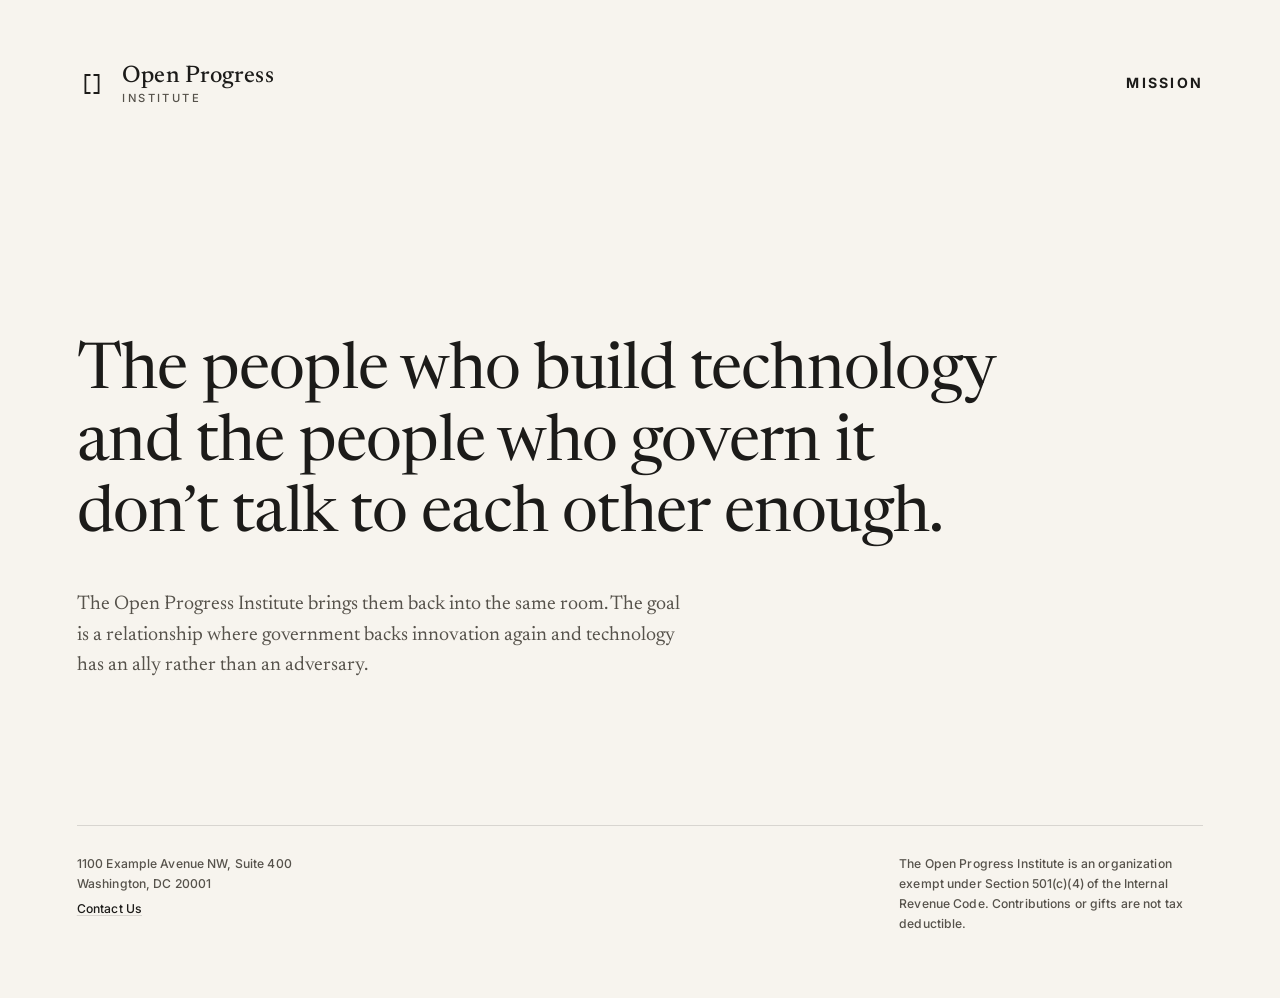
==== index.html @ 1a96615a "Initial commit" ====
<!DOCTYPE html>
<html lang="en">
<head>
  <meta charset="utf-8">
  <meta name="viewport" content="width=device-width, initial-scale=1">
  <title>Open Progress Institute</title>
  <meta name="description" content="The Open Progress Institute brings the people who build technology and the people who govern it back into the same room.">
  <meta name="theme-color" content="#F7F4EE">
  <link rel="icon" href="favicon.svg" type="image/svg+xml">

  <link rel="preconnect" href="https://fonts.googleapis.com">
  <link rel="preconnect" href="https://fonts.gstatic.com" crossorigin>
  <link href="https://fonts.googleapis.com/css2?family=Inter:wght@500;700&family=Newsreader:wght@400;500&display=swap" rel="stylesheet">
  <link rel="stylesheet" href="styles.css">
</head>
<body>
  <header class="masthead">
    <a class="masthead-link" href="index.html" aria-label="Open Progress Institute — home">
      <svg class="mark" viewBox="0 0 100 100" fill="none" xmlns="http://www.w3.org/2000/svg" stroke="currentColor" stroke-width="6" stroke-linecap="square" aria-hidden="true" focusable="false">
        <path d="M42 20 H28 V80 H42"/>
        <path d="M58 20 H72 V80 H58"/>
      </svg>
      <span class="lockup">
        <span class="wordmark">Open Progress</span>
        <span class="institute">Institute</span>
      </span>
    </a>
    <nav class="topnav" aria-label="Primary">
      <a class="nav-link" href="mission.html">Mission</a>
    </nav>
  </header>

  <main>
    <h1 class="headline">The people who build technology and the people who govern it don&rsquo;t talk to each other enough.</h1>
    <p class="subhead">The Open Progress Institute brings them back into the same room. The goal is a relationship where government backs innovation again and technology has an ally rather than an adversary.</p>
  </main>

  <footer class="colophon">
    <address class="contact">
      <span>1100 Example Avenue NW, Suite 400<br>Washington, DC 20001</span>
      <a href="mailto:hello@opi.us">Contact Us</a>
    </address>
    <p class="legal">
      <small>The Open Progress Institute is an organization exempt under Section 501(c)(4) of the Internal Revenue Code. Contributions or gifts are not tax deductible.</small>
    </p>
  </footer>
</body>
</html>
---- styles.css ----
:root {
  --bg: #F7F4EE;
  --ink: #1C1B19;
  --muted: #56524B;
  --hairline: rgba(28, 27, 25, 0.14);
  --accent: #2E3A4B;

  --serif: "Newsreader", Georgia, "Times New Roman", serif;
  --sans: "Inter", system-ui, -apple-system, "Segoe UI", sans-serif;
}

*,
*::before,
*::after { box-sizing: border-box; }

html { -webkit-text-size-adjust: 100%; }

body {
  margin: 0;
  min-height: 100vh;
  display: flex;
  flex-direction: column;
  background: var(--bg);
  color: var(--ink);
  font-family: var(--serif);
  font-weight: 400;
  line-height: 1.5;
  -webkit-font-smoothing: antialiased;
  -moz-osx-font-smoothing: grayscale;
  text-rendering: optimizeLegibility;
  padding: clamp(2rem, 5vw, 4.5rem) clamp(1.5rem, 6vw, 6rem) clamp(2rem, 5vw, 4.5rem);
}

/* ---- Header / wordmark ---- */
.masthead {
  display: flex;
  align-items: center;
  justify-content: space-between;
  gap: 1.5rem;
}

.masthead-link {
  display: inline-flex;
  align-items: center;
  gap: clamp(0.7rem, 1.2vw, 1rem);
  text-decoration: none;
  color: var(--ink);
}

/* Top-right link, in line with the wordmark */
.nav-link {
  font-family: var(--sans);
  font-weight: 700;
  font-size: clamp(0.8rem, 1.1vw, 0.95rem);
  letter-spacing: 0.16em;
  text-transform: uppercase;
  color: var(--ink);
  text-decoration: none;
  text-underline-offset: 0.22em;
  text-decoration-thickness: 1px;
  transition: color 0.2s ease;
}

.nav-link:hover {
  color: var(--accent);
  text-decoration: underline;
  text-decoration-color: var(--accent);
}

.nav-link:focus-visible {
  outline: 2px solid var(--accent);
  outline-offset: 4px;
  border-radius: 1px;
}

.nav-link.is-current {
  color: var(--muted);
  cursor: default;
}

.masthead-link:focus-visible {
  outline: 2px solid var(--accent);
  outline-offset: 6px;
  border-radius: 2px;
}

.mark {
  flex: none;
  display: block;
  width: 30px;
  height: 30px;
  color: var(--ink);
}

.lockup {
  display: flex;
  flex-direction: column;
  line-height: 1;
}

.wordmark {
  font-family: var(--serif);
  font-weight: 500;
  font-size: clamp(1.2rem, 2vw, 1.5rem);
  letter-spacing: 0.005em;
  color: var(--ink);
}

.institute {
  margin-top: 0.42em;
  font-family: var(--sans);
  font-weight: 500;
  font-size: clamp(0.6rem, 1vw, 0.7rem);
  letter-spacing: 0.22em;
  text-transform: uppercase;
  color: var(--muted);
}

/* ---- Landing statement ---- */
main {
  margin-top: clamp(5rem, 26vh, 15rem);
  margin-bottom: clamp(4rem, 16vh, 10rem);
}

.headline {
  margin: 0;
  font-family: var(--serif);
  font-weight: 400;
  font-size: clamp(2.2rem, 5.2vw, 4rem);
  line-height: 1.12;
  letter-spacing: -0.012em;
  max-width: 27ch;
  text-wrap: balance;

  animation: rise 1.9s cubic-bezier(0.22, 0.61, 0.36, 1) both;
}

.subhead {
  margin: clamp(1.5rem, 3vw, 2.25rem) 0 0;
  font-family: var(--serif);
  font-weight: 400;
  font-size: clamp(1.05rem, 1.55vw, 1.32rem);
  line-height: 1.55;
  color: var(--muted);
  max-width: 55ch;
  text-wrap: pretty;
}

@keyframes rise {
  from { opacity: 0; }
  to   { opacity: 1; }
}

@media (prefers-reduced-motion: reduce) {
  .headline,
  .mission { animation: none; }
}

/* ---- Mission ---- */
main.mission {
  margin-top: clamp(3rem, 11vh, 6.5rem);
  animation: rise 1.4s cubic-bezier(0.22, 0.61, 0.36, 1) both;
}

.eyebrow {
  margin: 0 0 clamp(1.5rem, 3vw, 2.25rem);
  font-family: var(--sans);
  font-weight: 500;
  font-size: clamp(0.66rem, 0.95vw, 0.74rem);
  letter-spacing: 0.22em;
  text-transform: uppercase;
  color: var(--muted);
}

.prose {
  max-width: 88ch;
}

.prose p {
  margin: 0 0 1em;
  font-family: var(--serif);
  font-weight: 400;
  font-size: clamp(1.1rem, 1.6vw, 1.35rem);
  line-height: 1.55;
  color: var(--ink);
  text-wrap: pretty;
}

.prose p:last-child { margin-bottom: 0; }

/* Confident opening line */
.prose .lead {
  max-width: 32ch;
  margin-bottom: 0.9em;
  font-size: clamp(1.6rem, 3vw, 2.3rem);
  line-height: 1.2;
  letter-spacing: -0.01em;
  text-wrap: balance;
}

/* ---- Footer / colophon ---- */
.colophon {
  margin-top: auto;
  padding-top: clamp(1.25rem, 2.5vw, 1.75rem);
  border-top: 1px solid var(--hairline);
  font-family: var(--sans);
  font-weight: 500;
  font-size: clamp(0.72rem, 0.95vw, 0.8rem);
  line-height: 1.65;
  letter-spacing: 0.01em;
  color: var(--muted);
  display: flex;
  flex-wrap: wrap;
  gap: 0.5rem clamp(2rem, 6vw, 5rem);
  align-items: baseline;
  justify-content: space-between;
}

.colophon .contact {
  font-style: normal;
  display: flex;
  flex-direction: column;
  gap: 0.35em;
}

.colophon a {
  color: var(--ink);
  text-decoration: underline;
  text-decoration-thickness: 1px;
  text-underline-offset: 0.18em;
  text-decoration-color: var(--hairline);
  transition: color 0.2s ease, text-decoration-color 0.2s ease;
}

.colophon a:hover {
  color: var(--accent);
  text-decoration-color: var(--accent);
}

.colophon a:focus-visible {
  outline: 2px solid var(--accent);
  outline-offset: 3px;
  border-radius: 1px;
}

.colophon .legal {
  margin: 0;
  max-width: 38ch;
  text-align: left;
}

.colophon .legal small {
  display: block;
  font-size: inherit;
}

@media (max-width: 34rem) {
  .colophon { justify-content: flex-start; }
}
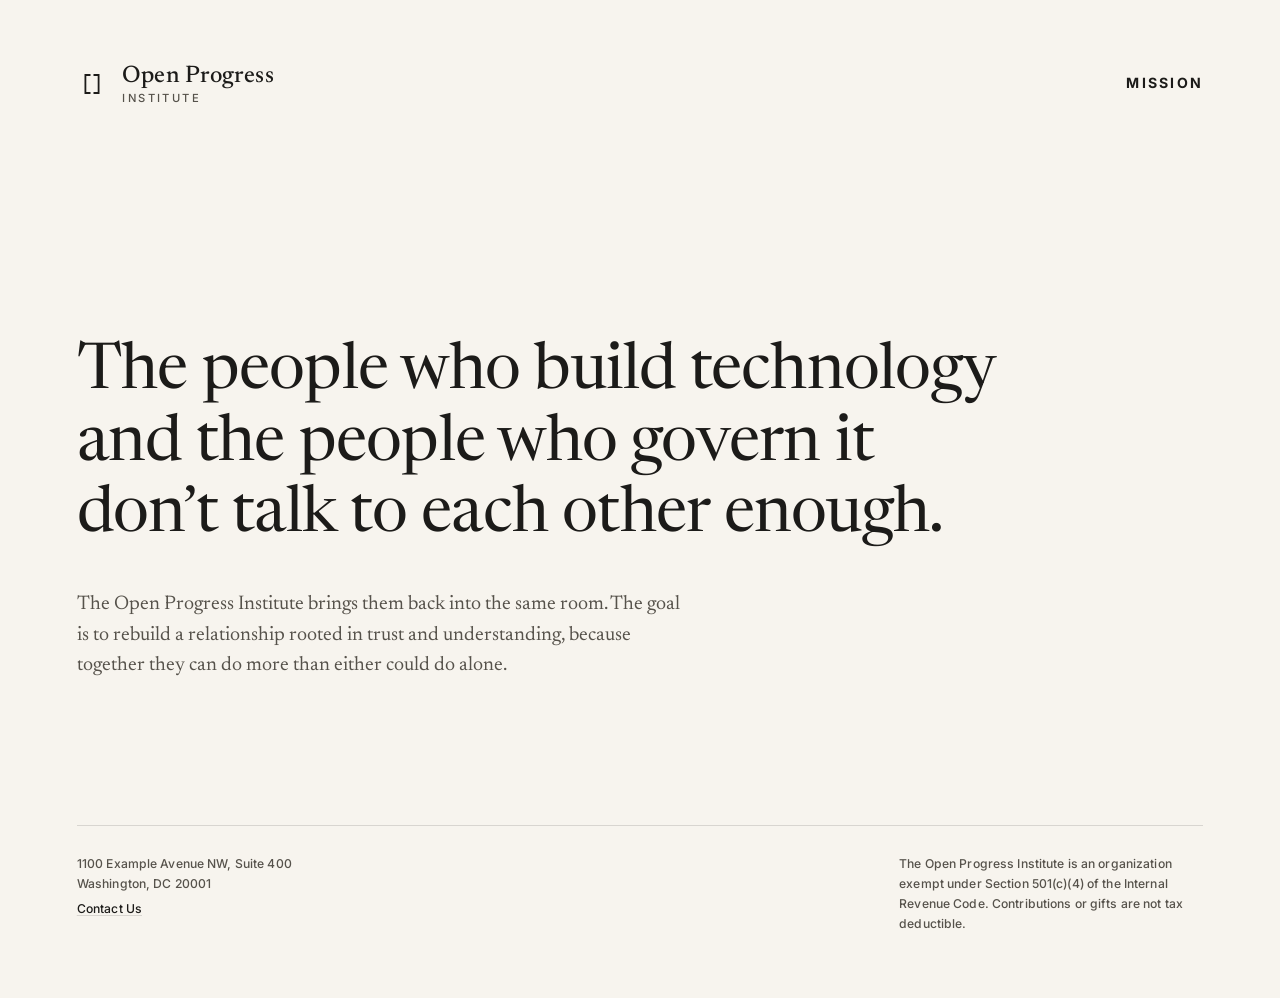
==== commit bfcb94f8: "Copy updates" ====
--- a/index.html
+++ b/index.html
@@ -32,7 +32,7 @@
 
   <main>
     <h1 class="headline">The people who build technology and the people who govern it don&rsquo;t talk to each other enough.</h1>
-    <p class="subhead">The Open Progress Institute brings them back into the same room. The goal is a relationship where government backs innovation again and technology has an ally rather than an adversary.</p>
+    <p class="subhead">The Open Progress Institute brings them back into the same room. The goal is to rebuild a relationship rooted in trust and understanding, because together they can do more than either could do alone.</p>
   </main>
 
   <footer class="colophon">
--- a/styles.css
+++ b/styles.css
@@ -159,6 +159,7 @@
 /* ---- Mission ---- */
 main.mission {
   margin-top: clamp(3rem, 11vh, 6.5rem);
+  margin-bottom: 0;
   animation: rise 1.4s cubic-bezier(0.22, 0.61, 0.36, 1) both;
 }
 
@@ -199,6 +200,10 @@
 }
 
 /* ---- Footer / colophon ---- */
+.mission + .colophon {
+  margin-top: clamp(3rem, 8vh, 5rem);
+}
+
 .colophon {
   margin-top: auto;
   padding-top: clamp(1.25rem, 2.5vw, 1.75rem);
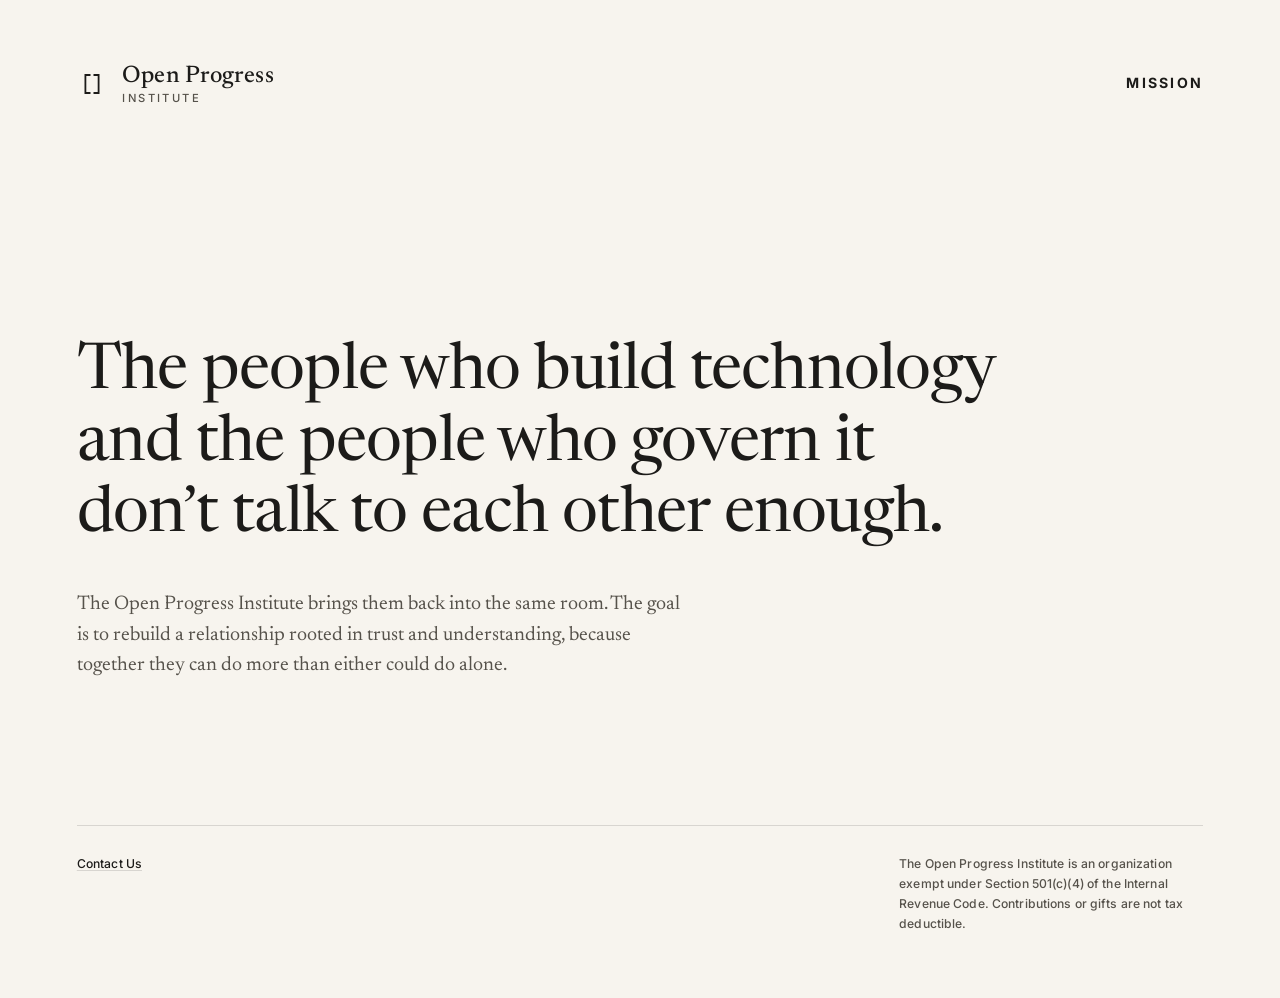
==== commit ff04dd88: "Footer changes" ====
--- a/index.html
+++ b/index.html
@@ -37,8 +37,7 @@
 
   <footer class="colophon">
     <address class="contact">
-      <span>1100 Example Avenue NW, Suite 400<br>Washington, DC 20001</span>
-      <a href="mailto:hello@opi.us">Contact Us</a>
+      <a href="mailto:hello@openprogress.us">Contact Us</a>
     </address>
     <p class="legal">
       <small>The Open Progress Institute is an organization exempt under Section 501(c)(4) of the Internal Revenue Code. Contributions or gifts are not tax deductible.</small>
